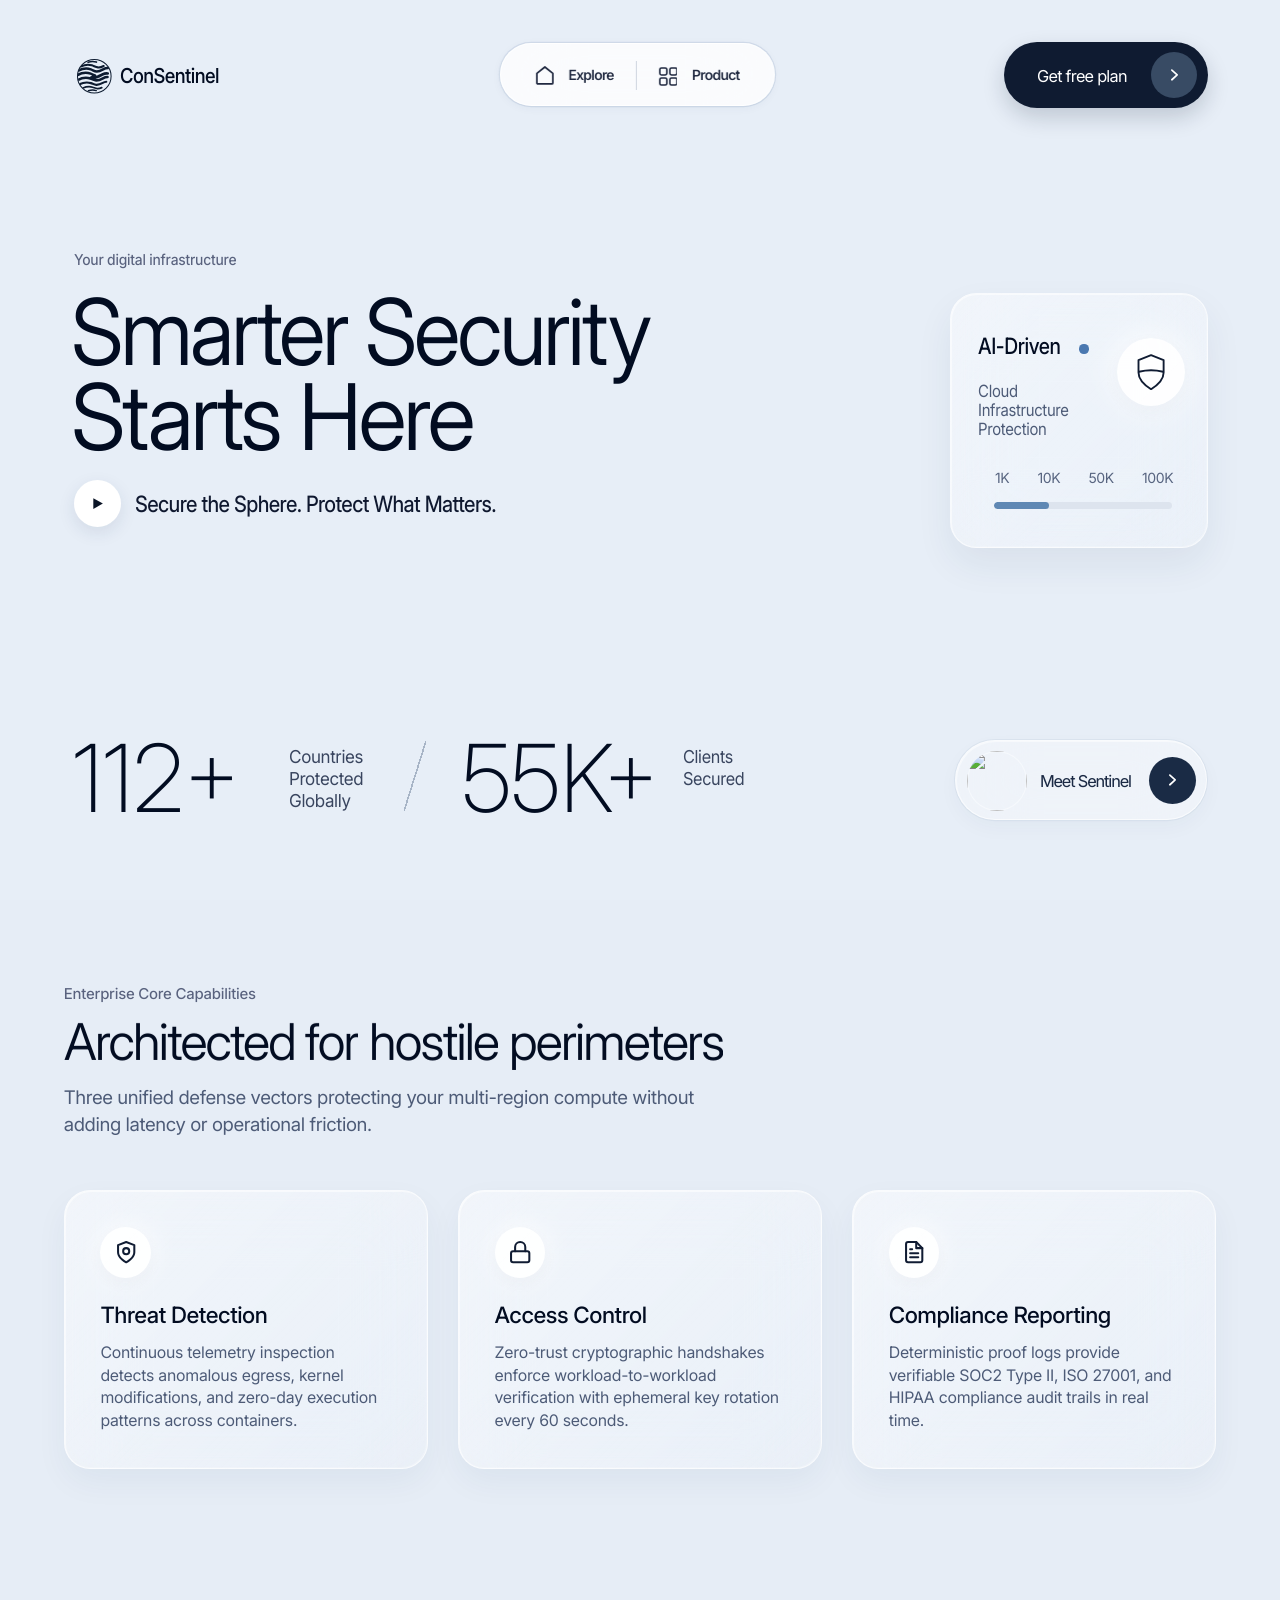
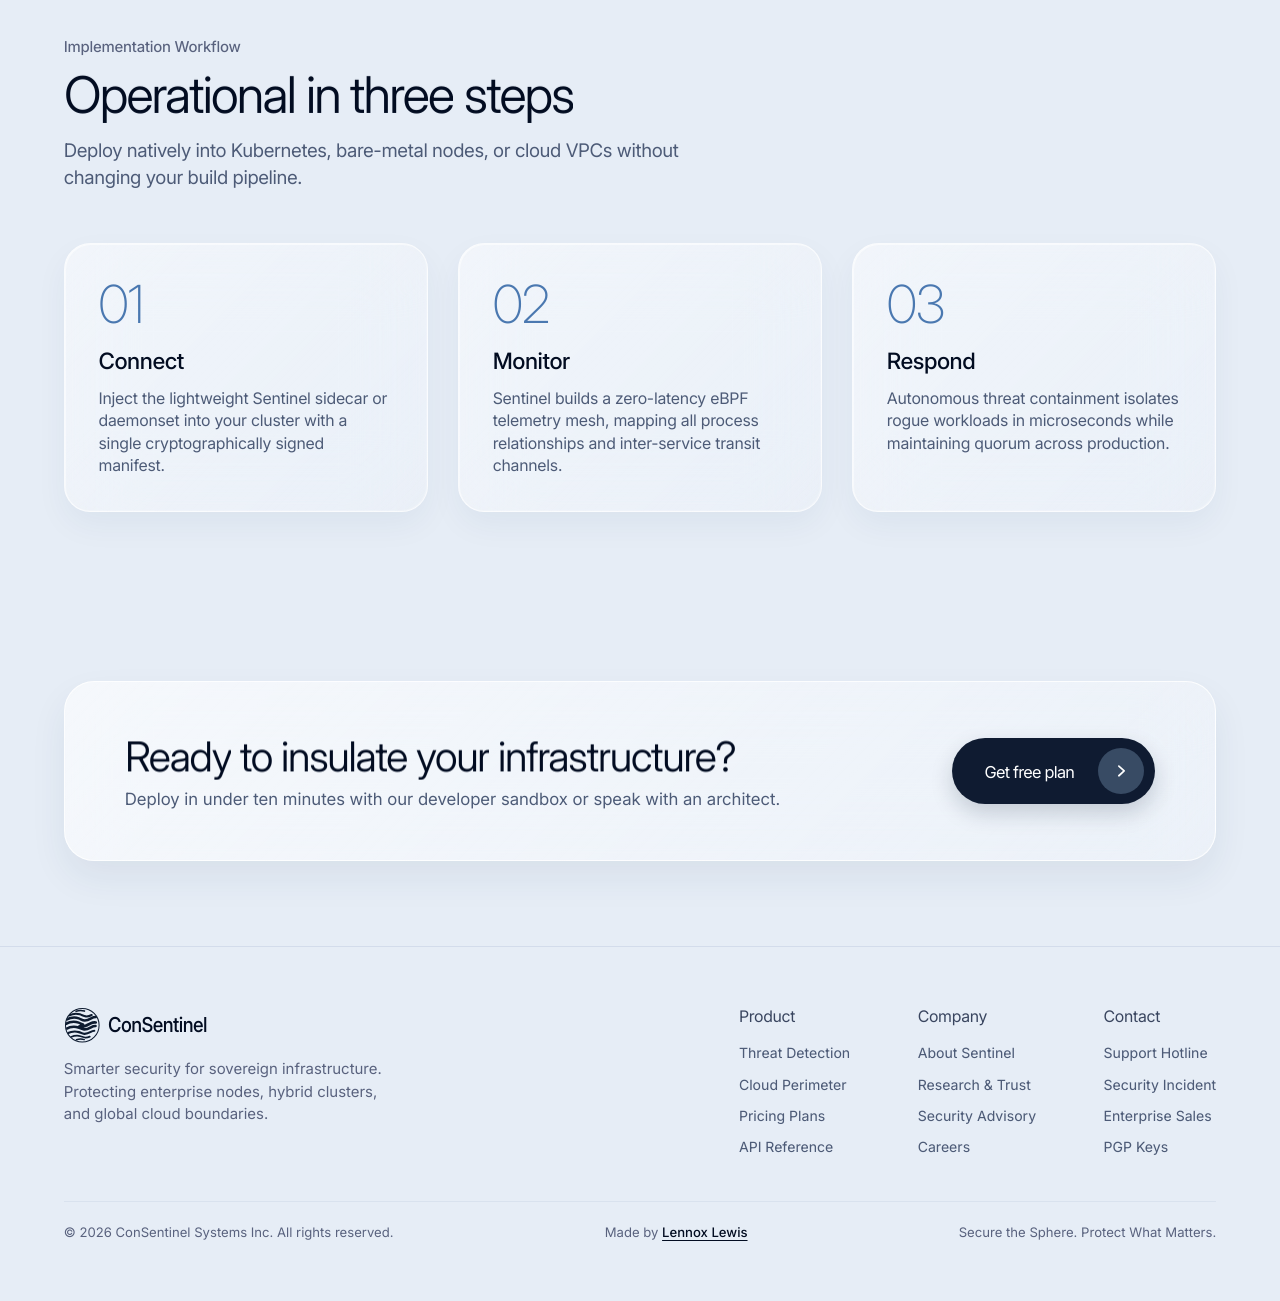
==== index.html @ 49adf563 "Consitel security" ====
<!DOCTYPE html>
<html lang="en">
<head>
  <meta charset="UTF-8">
  <meta name="viewport" content="width=device-width,initial-scale=1,viewport-fit=cover">
  <meta name="theme-color" content="#E6EDF6">
  <title>ConSentinel — Smarter Security Starts Here</title>
  <link rel="preconnect" href="https://fonts.googleapis.com">
  <link rel="preconnect" href="https://fonts.gstatic.com" crossorigin>
  <link href="https://fonts.googleapis.com/css2?family=Inter:wght@100..900&display=block" rel="stylesheet">
  <link rel="icon" type="image/svg+xml" href="assets/favicon.svg">
  <link rel="stylesheet" href="assets/style.css">
  <script>
  (function(){var d=document.documentElement;
    if(!('animate' in Element.prototype))return;
    if(window.matchMedia&&matchMedia('(prefers-reduced-motion: reduce)').matches)return;
    d.classList.add('pre');
    setTimeout(function(){d.classList.remove('pre')},4000);
  })();
  </script>
</head>
<body>
  <!-- HERO SECTION -->
  <section class="hero-stage">
    <div class="card">
      <video class="bg" autoplay muted loop playsinline preload="auto" disablepictureinpicture
             aria-hidden="true"
             poster="https://d8j0ntlcm91z4.cloudfront.net/user_38xzZboKViGWJOttwIXH07lWA1P/hf_20260912_105822_bf7c2d53-9957-4521-bbbf-7c1ab7a70130.png"
             src="https://d8j0ntlcm91z4.cloudfront.net/user_38xzZboKViGWJOttwIXH07lWA1P/hf_20260912_105953_21ad8049-9088-4a00-bad3-aee6b5575a2b.mp4"></video>
      <div class="tint"></div>
      <div class="stack">
        <div class="row">
          <a class="brand l t" style="--x:68;--y:47" href="index.html">
            <svg class="mark" viewBox="0 0 40 40" fill="none" aria-hidden="true">
              <defs><clipPath id="gclip"><circle cx="20" cy="20" r="18.2"/></clipPath></defs>
              <circle cx="20" cy="20" r="18.4" stroke="#0d1b30" stroke-width="1.1"/>
              <g clip-path="url(#gclip)" stroke="#0d1b30" fill="none" stroke-linecap="round" stroke-linejoin="round">
                <path d="M13.2 4.6c3-.9 6.2-1 9.2-.1" stroke-width="1.7"/>
                <path d="M5.6 9.2c3.8-1.9 8-2.4 11.7-1.2 2.5.8 4.3 2.1 6.6 2.3 2 .2 4.2-.4 6.4-1.5" stroke-width="2.3"/>
                <path d="M2.6 13.9c4.4-2.4 9.4-3 13.6-1.5 2.4.9 4.1 2.3 6.4 2.4 2.3.1 4.7-1 7.1-2.4 1.6-.9 3.4-1.4 5.3-1.4" stroke-width="2.7"/>
                <path d="M1.6 18.7c4.8-2.7 10.1-3.2 14.4-1.6 1.8.7 3.2 1.6 4.7 2.1-1.7 1.3-3.4 2.2-5.1 2.6 2.9.5 5.9-.1 8.8-1.5 1.5-.7 2.9-1.6 4.4-2.3 1.9-.9 3.9-1.3 5.9-1.1" stroke-width="2.9"/>
                <path d="M1.9 24.1c4.5-2.4 9.6-3 13.9-1.6 2.3.7 4 1.9 6.2 2 2.4.1 5-.9 7.5-2.3 1.6-.9 3.3-1.4 5-1.4" stroke-width="2.8"/>
                <path d="M3.7 28.8c4.1-2 8.7-2.5 12.6-1.3 2.2.7 3.8 1.8 5.9 1.8 2.3.1 4.8-.8 7.1-2.1 1.2-.7 2.5-1.1 3.8-1.2" stroke-width="2.4"/>
                <path d="M7.6 32.9c3.5-1.5 7.4-1.9 10.6-.9 1.9.6 3.3 1.4 5 1.5 1.6.1 3.3-.3 5-1.1" stroke-width="1.9"/>
                <path d="M13.6 35.8c2.8-.9 5.8-1 8.6-.2" stroke-width="1.5"/>
              </g>
            </svg>
            <b class="sx" style="--sx:0.894">ConSentinel</b>
          </a>

          <button class="burger" type="button" aria-label="Open menu" aria-expanded="false" aria-controls="site-menu"><i></i><i></i></button>

          <div class="menu" id="site-menu">
            <nav class="nav">
              <a class="n-home" href="index.html" aria-label="Home">
                <svg viewBox="0 0 20 21" fill="none" aria-hidden="true">
                  <path d="M2 8.4 10 2l8 6.4V18a1 1 0 0 1-1 1H3a1 1 0 0 1-1-1z" stroke="#202940" stroke-width="1.7" stroke-linejoin="round"/>
                </svg>
              </a>
              <a class="n-explore" href="features.html"><span>Explore</span></a>
              <hr class="n-div">
              <a class="n-grid" href="pricing.html" aria-label="Pricing">
                <svg viewBox="0 0 20 20" fill="none" aria-hidden="true">
                  <rect x="1" y="1" width="7.4" height="7.4" rx="1.7" stroke="#202940" stroke-width="1.7"/>
                  <rect x="11.6" y="1" width="7.4" height="7.4" rx="1.7" stroke="#202940" stroke-width="1.7"/>
                  <rect x="1" y="11.6" width="7.4" height="7.4" rx="1.7" stroke="#202940" stroke-width="1.7"/>
                  <rect x="11.6" y="11.6" width="7.4" height="7.4" rx="1.7" stroke="#202940" stroke-width="1.7"/>
                </svg>
              </a>
              <a class="n-product" href="pricing.html"><span>Product</span></a>
            </nav>
            <a class="cta l t r" style="--x:58;--y:30" href="pricing.html">
              <span>Get free plan</span>
              <span class="knob">
                <svg viewBox="0 0 18 18" fill="none" aria-hidden="true">
                  <path d="m6.6 3.6 6 5.4-6 5.4" stroke="#fff" stroke-width="1.9" stroke-linecap="round" stroke-linejoin="round"/>
                </svg>
              </span>
            </a>
          </div>
        </div>

        <div class="hero-blk">
          <p class="eyebrow l c sx" style="--x:65.7;--y:-209.2;--sx:0.9293">Your digital infrastructure</p>
          <h1 class="l c" style="--x:62.6;--y:-167.3">
            <span class="sx" style="--sx:0.9431">Smarter Security</span><br>
            <span class="sx" style="--sx:0.9792">Starts Here</span>
          </h1>
          <div class="tagrow">
            <span class="play l c" style="--x:66;--y:34">
              <svg viewBox="0 0 13 14" fill="none" aria-hidden="true">
                <path d="M1.4 1.3 11.6 7 1.4 12.7z" fill="#0b1526"/>
              </svg>
            </span>
            <span class="tag l c sx" style="--x:131;--y:48.7;--sx:0.8973">Secure the Sphere. Protect What Matters.</span>
          </div>
          <aside class="panel l c r" style="--x:58;--y:-165">
            <span class="p-title sx" style="--sx:0.8707">AI-Driven</span>
            <span class="dot"></span>
            <span class="shield">
              <svg viewBox="0 0 30 39" fill="none" aria-hidden="true">
                <path d="M15 1.2 1.6 6.6v13.1c0 6.6 5.1 12.6 13.4 17.9 8.3-5.3 13.4-11.3 13.4-17.9V6.6z" stroke="#101c33" stroke-width="2" stroke-linejoin="round"/>
                <path d="M2.1 18.9c4.6-1.1 8.9-1.6 12.9-1.6s8.3.5 12.9 1.6" stroke="#101c33" stroke-width="2" stroke-linecap="round"/>
              </svg>
            </span>
            <p class="p-sub sx" style="--sx:0.8899">Cloud<br>Infrastructure<br>Protection</p>
            <div class="scale">
              <span>1K</span>
              <span>10K</span>
              <span>50K</span>
              <span>100K</span>
            </div>
            <div class="track">
              <i></i>
            </div>
          </aside>
        </div>

        <div class="row">
          <div class="stats">
            <div class="stat">
              <span class="num l b sx" style="--x:64;--y:60.4;--sx:1">112+</span>
              <span class="lbl l b sx" style="--x:295;--y:73.2;--sx:0.9634">Countries<br>Protected<br>Globally</span>
            </div>
            <span class="slash l b" style="--x:418;--y:76"></span>
            <div class="stat">
              <span class="num l b sx" style="--x:480;--y:60.4;--sx:0.9858">55K+</span>
              <span class="lbl l b sx" style="--x:716;--y:96.7;--sx:0.9209">Clients<br>Secured</span>
            </div>
          </div>

          <a class="meet l b r" style="--x:59;--y:66" href="about.html">
            <span class="thumb">
              <img alt="" style="object-position:60% 50%" src="https://d8j0ntlcm91z4.cloudfront.net/user_38xzZboKViGWJOttwIXH07lWA1P/hf_20260912_105822_bf7c2d53-9957-4521-bbbf-7c1ab7a70130.png">
            </span>
            <b>Meet Sentinel</b>
            <span class="knob">
              <svg viewBox="0 0 18 18" fill="none" aria-hidden="true">
                <path d="m6.6 3.6 6 5.4-6 5.4" stroke="#fff" stroke-width="1.9" stroke-linecap="round" stroke-linejoin="round"/>
              </svg>
            </span>
          </a>
        </div>
      </div>
    </div>
  </section>

  <!-- BELOW THE FOLD CONTENT -->
  <main>
    <!-- 1. FEATURES STRIP -->
    <section class="sec">
      <div class="sec-head">
        <p class="sec-eyebrow">Enterprise Core Capabilities</p>
        <h2 class="sec-title">Architected for hostile perimeters</h2>
        <p class="sec-sub">Three unified defense vectors protecting your multi-region compute without adding latency or operational friction.</p>
      </div>
      <div class="strip-grid">
        <div class="glass-card">
          <div class="card-icon">
            <svg viewBox="0 0 24 24" fill="none" stroke="#101c33" stroke-width="2" stroke-linecap="round" stroke-linejoin="round">
              <path d="M12 22s8-4 8-10V5l-8-3-8 3v7c0 6 8 10 8 10z"/>
              <circle cx="12" cy="11" r="3"/>
            </svg>
          </div>
          <h3 class="card-title">Threat Detection</h3>
          <p class="card-desc">Continuous telemetry inspection detects anomalous egress, kernel modifications, and zero-day execution patterns across containers.</p>
        </div>

        <div class="glass-card">
          <div class="card-icon">
            <svg viewBox="0 0 24 24" fill="none" stroke="#101c33" stroke-width="2" stroke-linecap="round" stroke-linejoin="round">
              <rect x="3" y="11" width="18" height="11" rx="2" ry="2"/>
              <path d="M7 11V7a5 5 0 0 1 10 0v4"/>
            </svg>
          </div>
          <h3 class="card-title">Access Control</h3>
          <p class="card-desc">Zero-trust cryptographic handshakes enforce workload-to-workload verification with ephemeral key rotation every 60 seconds.</p>
        </div>

        <div class="glass-card">
          <div class="card-icon">
            <svg viewBox="0 0 24 24" fill="none" stroke="#101c33" stroke-width="2" stroke-linecap="round" stroke-linejoin="round">
              <path d="M14 2H6a2 2 0 0 0-2 2v16a2 2 0 0 0 2 2h12a2 2 0 0 0 2-2V8z"/>
              <polyline points="14 2 14 8 20 8"/>
              <line x1="16" y1="13" x2="8" y2="13"/>
              <line x1="16" y1="17" x2="8" y2="17"/>
              <polyline points="10 9 9 9 8 9"/>
            </svg>
          </div>
          <h3 class="card-title">Compliance Reporting</h3>
          <p class="card-desc">Deterministic proof logs provide verifiable SOC2 Type II, ISO 27001, and HIPAA compliance audit trails in real time.</p>
        </div>
      </div>
    </section>

    <!-- 2. HOW IT WORKS -->
    <section class="sec">
      <div class="sec-head">
        <p class="sec-eyebrow">Implementation Workflow</p>
        <h2 class="sec-title">Operational in three steps</h2>
        <p class="sec-sub">Deploy natively into Kubernetes, bare-metal nodes, or cloud VPCs without changing your build pipeline.</p>
      </div>
      <div class="strip-grid">
        <div class="glass-card step-card">
          <div class="step-num">01</div>
          <h3 class="card-title">Connect</h3>
          <p class="card-desc">Inject the lightweight Sentinel sidecar or daemonset into your cluster with a single cryptographically signed manifest.</p>
        </div>

        <div class="glass-card step-card">
          <div class="step-num">02</div>
          <h3 class="card-title">Monitor</h3>
          <p class="card-desc">Sentinel builds a zero-latency eBPF telemetry mesh, mapping all process relationships and inter-service transit channels.</p>
        </div>

        <div class="glass-card step-card">
          <div class="step-num">03</div>
          <h3 class="card-title">Respond</h3>
          <p class="card-desc">Autonomous threat containment isolates rogue workloads in microseconds while maintaining quorum across production.</p>
        </div>
      </div>
    </section>

    <!-- 3. CTA BANNER -->
    <section class="sec">
      <div class="cta-banner">
        <div>
          <h2 class="cta-banner-title">Ready to insulate your infrastructure?</h2>
          <p class="cta-banner-sub">Deploy in under ten minutes with our developer sandbox or speak with an architect.</p>
        </div>
        <a class="cta" href="pricing.html">
          <span>Get free plan</span>
          <span class="knob">
            <svg viewBox="0 0 18 18" fill="none" aria-hidden="true">
              <path d="m6.6 3.6 6 5.4-6 5.4" stroke="#fff" stroke-width="1.9" stroke-linecap="round" stroke-linejoin="round"/>
            </svg>
          </span>
        </a>
      </div>
    </section>
  </main>

  <!-- 4. FOOTER -->
  <footer class="foot">
    <div class="foot-main">
      <div class="foot-brand-col">
        <a class="brand" href="index.html">
          <svg class="mark" viewBox="0 0 40 40" fill="none" aria-hidden="true">
            <defs><clipPath id="fgclip"><circle cx="20" cy="20" r="18.2"/></clipPath></defs>
            <circle cx="20" cy="20" r="18.4" stroke="#0d1b30" stroke-width="1.1"/>
            <g clip-path="url(#fgclip)" stroke="#0d1b30" fill="none" stroke-linecap="round" stroke-linejoin="round">
              <path d="M13.2 4.6c3-.9 6.2-1 9.2-.1" stroke-width="1.7"/>
              <path d="M5.6 9.2c3.8-1.9 8-2.4 11.7-1.2 2.5.8 4.3 2.1 6.6 2.3 2 .2 4.2-.4 6.4-1.5" stroke-width="2.3"/>
              <path d="M2.6 13.9c4.4-2.4 9.4-3 13.6-1.5 2.4.9 4.1 2.3 6.4 2.4 2.3.1 4.7-1 7.1-2.4 1.6-.9 3.4-1.4 5.3-1.4" stroke-width="2.7"/>
              <path d="M1.6 18.7c4.8-2.7 10.1-3.2 14.4-1.6 1.8.7 3.2 1.6 4.7 2.1-1.7 1.3-3.4 2.2-5.1 2.6 2.9.5 5.9-.1 8.8-1.5 1.5-.7 2.9-1.6 4.4-2.3 1.9-.9 3.9-1.3 5.9-1.1" stroke-width="2.9"/>
              <path d="M1.9 24.1c4.5-2.4 9.6-3 13.9-1.6 2.3.7 4 1.9 6.2 2 2.4.1 5-.9 7.5-2.3 1.6-.9 3.3-1.4 5-1.4" stroke-width="2.8"/>
              <path d="M3.7 28.8c4.1-2 8.7-2.5 12.6-1.3 2.2.7 3.8 1.8 5.9 1.8 2.3.1 4.8-.8 7.1-2.1 1.2-.7 2.5-1.1 3.8-1.2" stroke-width="2.4"/>
              <path d="M7.6 32.9c3.5-1.5 7.4-1.9 10.6-.9 1.9.6 3.3 1.4 5 1.5 1.6.1 3.3-.3 5-1.1" stroke-width="1.9"/>
              <path d="M13.6 35.8c2.8-.9 5.8-1 8.6-.2" stroke-width="1.5"/>
            </g>
          </svg>
          <b class="sx" style="--sx:0.894">ConSentinel</b>
        </a>
        <p class="foot-desc">Smarter security for sovereign infrastructure. Protecting enterprise nodes, hybrid clusters, and global cloud boundaries.</p>
      </div>

      <div class="foot-cols">
        <div class="foot-col">
          <h4>Product</h4>
          <ul>
            <li><a href="features.html">Threat Detection</a></li>
            <li><a href="features.html">Cloud Perimeter</a></li>
            <li><a href="pricing.html">Pricing Plans</a></li>
            <li><a href="features.html">API Reference</a></li>
          </ul>
        </div>
        <div class="foot-col">
          <h4>Company</h4>
          <ul>
            <li><a href="about.html">About Sentinel</a></li>
            <li><a href="about.html">Research & Trust</a></li>
            <li><a href="about.html">Security Advisory</a></li>
            <li><a href="contact.html">Careers</a></li>
          </ul>
        </div>
        <div class="foot-col">
          <h4>Contact</h4>
          <ul>
            <li><a href="contact.html">Support Hotline</a></li>
            <li><a href="contact.html">Security Incident</a></li>
            <li><a href="contact.html">Enterprise Sales</a></li>
            <li><a href="contact.html">PGP Keys</a></li>
          </ul>
        </div>
      </div>
    </div>

    <div class="foot-bottom">
      <span>© 2026 ConSentinel Systems Inc. All rights reserved.</span>
      <span>Made by <a href="https://lennoxlewis.co.ke" target="_blank" rel="noopener noreferrer">Lennox Lewis</a></span>
      <span>Secure the Sphere. Protect What Matters.</span>
    </div>
  </footer>

  <script src="assets/site.js" defer></script>
  <script>
  document.addEventListener('DOMContentLoaded', () => {
    if (!window.ConSentinel) return;
    window.ConSentinel.startTimeline(({ animate, rise, lift, settle, EXPO }) => {
      const h1Sxs = document.querySelectorAll('h1 .sx');
      const nums = document.querySelectorAll('.num');
      const lbls = document.querySelectorAll('.lbl');

      lift('.brand', 60, '.55em', 600);
      settle('.nav', 150, 700, .99, '.5em');
      settle('.cta', 200, 700, .985, '.5em');
      settle('.burger', 150, 700, .9, '.4em');
      lift('.eyebrow', 300, '.8em', 520);
      if (h1Sxs[0]) rise(h1Sxs[0], 380, 980);
      if (h1Sxs[1]) rise(h1Sxs[1], 470, 980);
      settle('.play', 720, 640, .88, '.3em');
      lift('.tag', 770, '.7em', 560);
      settle('.panel', 800, 880, .982, '1.4em');
      animate('.shield', [{ scale: .86 }, { scale: 1 }], 700, 1020, EXPO);
      animate('.dot', [{ scale: 0 }, { scale: 1 }], 520, 1080, EXPO);
      animate('.track i', [{ scale: '0 1' }, { scale: '1 1' }], 820, 1120, EXPO);
      if (nums[0]) rise(nums[0], 920, 860);
      if (nums[1]) rise(nums[1], 990, 860);
      if (lbls[0]) lift(lbls[0], 1030, '.6em', 520);
      if (lbls[1]) lift(lbls[1], 1075, '.6em', 520);
      animate('.slash', [{ scale: '1 0' }, { scale: '1 1' }], 700, 1010, EXPO);
      settle('.meet', 1140, 820, .985, '1.2em');
    });
  });
  </script>
</body>
</html>
---- assets/style.css ----
:root {
  --u: min(100vw / 1280, 100vh / 960);
  --ink: #020C21;
  --ink-soft: #0F182F;
  --muted: #59627E;
  --muted2: #4D5B77;
  --frame: #E6EDF6;
  --cta: #0F1B31;
  --cta-knob: #384B64;
  --meet-knob: #1A2B45;
  --accent: #4A78B0;
  --track: #DDE4EE;
}
@supports (height: 100dvh) {
  :root {
    --u: min(100vw / 1280, 100dvh / 960);
  }
}

*, *::before, *::after {
  box-sizing: border-box;
  margin: 0;
  padding: 0;
}
html, body {
  min-height: 100%;
}
body {
  background: var(--frame);
  overflow-x: hidden;
  color: var(--ink);
  font-family: Inter, "Helvetica Neue", Helvetica, Arial, sans-serif;
  font-synthesis: none;
  -webkit-font-smoothing: antialiased;
  text-rendering: geometricPrecision;
}

/* ==========================================================================
   2. ABSOLUTE-POSITION HELPER SYSTEM
   ========================================================================== */
.stack, .row, .hero-blk, .tagrow, .stats, .stat {
  display: contents;
}
.l {
  position: absolute;
  z-index: 2;
}
.t {
  left: calc((var(--x) + 13) * var(--u));
  top: calc((var(--y) + 15) * var(--u));
}
.c {
  left: calc((var(--x) + 13) * var(--u));
  top: calc(50% + (var(--y) - 2) * var(--u));
}
.b {
  left: calc((var(--x) + 13) * var(--u));
  bottom: calc((var(--y) + 19) * var(--u));
}
.r {
  left: auto;
  right: calc((var(--x) + 19) * var(--u));
}
.sx {
  display: inline-block;
  transform-origin: left top;
  transform: scaleX(var(--sx, 1));
}

/* Word-split reveal helpers */
.w {
  overflow: hidden;
  display: inline-block;
  vertical-align: bottom;
}
.wi {
  display: inline-block;
  will-change: transform, clip-path;
}

/* ==========================================================================
   3. HERO STRUCTURE & BACKGROUND
   ========================================================================== */
.hero-stage {
  position: relative;
  width: 100vw;
  height: 100vh;
  height: 100dvh;
  overflow: hidden;
  isolation: isolate;
  background: var(--frame);
}
.card {
  position: absolute;
  inset: 0;
  isolation: isolate;
}
.bg {
  position: absolute;
  left: -2px;
  top: -2px;
  width: calc(100vw + 4px);
  height: calc(100vh + 4px);
  object-fit: cover;
  object-position: 50% 50%;
  z-index: 0;
  filter: brightness(1.006) saturate(.965);
  transform: scale(1.002);
}
@supports (height: 100dvh) {
  .bg {
    height: calc(100dvh + 4px);
  }
}
.tint {
  position: absolute;
  inset: 0;
  background: rgba(255, 249, 240, .05);
  z-index: 1;
  pointer-events: none;
}

/* ==========================================================================
   4. BRAND & SITE HEADER
   ========================================================================== */
.brand {
  display: flex;
  align-items: center;
  text-decoration: none;
  color: inherit;
  height: calc(39 * var(--u));
}
.mark {
  width: calc(39 * var(--u));
  height: calc(39 * var(--u));
  display: block;
  flex: none;
}
.brand b {
  font-size: calc(22 * var(--u));
  font-weight: 520;
  letter-spacing: -0.03em;
  line-height: 1;
  margin-left: calc(7.7 * var(--u));
}

.site-header {
  position: relative;
  width: 100%;
  height: calc(125 * var(--u));
  z-index: 10;
}
.site-header .header-inner {
  position: relative;
  width: 100%;
  height: 100%;
}

/* ==========================================================================
   5. NAVIGATION PILL
   ========================================================================== */
.nav {
  position: absolute;
  left: 50%;
  transform: translateX(calc(-50% - 3 * var(--u)));
  top: calc((31 + 15) * var(--u));
  width: calc(293 * var(--u));
  height: calc(67 * var(--u));
  border-radius: 999px;
  background: rgba(255, 255, 255, 0.78);
  border: calc(1 * var(--u)) solid rgba(255, 255, 255, .85);
  -webkit-backdrop-filter: blur(calc(40 * var(--u)));
  backdrop-filter: blur(calc(40 * var(--u)));
  box-shadow: 0 0 0 calc(1.3 * var(--u)) rgba(120, 145, 180, 0.2),
              0 calc(2 * var(--u)) calc(10 * var(--u)) rgba(28, 52, 92, .05);
  z-index: 2;
}
.nav > * {
  position: absolute;
}
.nav a {
  text-decoration: none;
  color: inherit;
  display: flex;
  align-items: center;
}
.nav span {
  font-size: calc(15 * var(--u));
  font-weight: 570;
  letter-spacing: -0.0561em;
  line-height: 1;
  color: #202940;
  white-space: nowrap;
}
.nav i {
  display: block;
}
.nav i svg {
  width: 100%;
  height: 100%;
  display: block;
}
.n-home {
  left: calc(36 * var(--u));
  top: calc(22 * var(--u));
  width: calc(21.3 * var(--u));
  height: calc(22.4 * var(--u));
}
.n-explore {
  left: calc(72 * var(--u));
  top: calc(26 * var(--u));
}
.n-div {
  left: calc(144 * var(--u));
  top: calc(18 * var(--u));
  width: calc(1.5 * var(--u));
  height: calc(31 * var(--u));
  background: #CED5E0;
  border: 0;
}
.n-grid {
  left: calc(168 * var(--u));
  top: calc(24 * var(--u));
  width: calc(20.2 * var(--u));
  height: calc(20.2 * var(--u));
}
.n-product {
  left: calc(203.8 * var(--u));
  top: calc(26 * var(--u));
}

/* ==========================================================================
   6. PRIMARY CTA & KNOB
   ========================================================================== */
.cta {
  width: calc(217 * var(--u));
  height: calc(70 * var(--u));
  border-radius: 999px;
  background: var(--cta);
  text-decoration: none;
  display: block;
  box-shadow: 0 calc(10 * var(--u)) calc(24 * var(--u)) rgba(11, 26, 50, .18);
  position: relative;
}
.cta.l {
  position: absolute;
}
.cta span {
  position: absolute;
  left: calc(34.8 * var(--u));
  top: calc(27.55 * var(--u));
  font-size: calc(17.5 * var(--u));
  font-weight: 400;
  letter-spacing: -0.0442em;
  line-height: 1;
  color: #fff;
  white-space: nowrap;
}
.knob {
  position: absolute;
  border-radius: 50%;
  background: var(--cta-knob);
  display: flex;
  align-items: center;
  justify-content: center;
}
.cta .knob {
  left: calc(156 * var(--u));
  top: calc(10.5 * var(--u));
  width: calc(49 * var(--u));
  height: calc(49 * var(--u));
}
.knob svg {
  width: calc(17 * var(--u));
  height: calc(17 * var(--u));
  display: block;
}

/* ==========================================================================
   7. HERO TYPE & ELEMENTS
   ========================================================================== */
.eyebrow {
  font-size: calc(16 * var(--u));
  font-weight: 470;
  letter-spacing: -0.015em;
  line-height: 1;
  color: var(--muted);
  white-space: nowrap;
}
h1 {
  font-size: calc(98 * var(--u));
  font-weight: 360;
  letter-spacing: -0.035em;
  line-height: calc(90 * var(--u));
  color: var(--ink);
  white-space: nowrap;
}
.play {
  width: calc(50.5 * var(--u));
  height: calc(50.5 * var(--u));
  border-radius: 50%;
  background: #fff;
  display: flex;
  align-items: center;
  justify-content: center;
  box-shadow: 0 calc(6 * var(--u)) calc(18 * var(--u)) rgba(28, 52, 92, .10);
}
.play svg {
  width: calc(13 * var(--u));
  height: calc(14 * var(--u));
  display: block;
}
.tag {
  font-size: calc(24 * var(--u));
  font-weight: 470;
  letter-spacing: -0.03em;
  line-height: 1;
  color: var(--ink-soft);
  white-space: nowrap;
}

/* ==========================================================================
   8. GLASS PANEL
   ========================================================================== */
.panel {
  width: calc(275 * var(--u));
  height: calc(271 * var(--u));
  border-radius: calc(28 * var(--u));
  background: linear-gradient(135deg, rgba(255, 255, 255, 0.44), rgba(255, 255, 255, 0.16));
  border: calc(1 * var(--u)) solid rgba(255, 255, 255, .60);
  -webkit-backdrop-filter: blur(calc(40 * var(--u))) saturate(112%);
  backdrop-filter: blur(calc(40 * var(--u))) saturate(112%);
  box-shadow: inset calc(1 * var(--u)) calc(1 * var(--u)) 0 rgba(255, 255, 255, .55),
              inset calc(-1 * var(--u)) calc(-1 * var(--u)) 0 rgba(255, 255, 255, .18),
              0 calc(18 * var(--u)) calc(40 * var(--u)) rgba(28, 52, 92, .07);
}
.panel > * {
  position: absolute;
}
.p-title {
  left: calc(29 * var(--u));
  top: calc(44.7 * var(--u));
  font-size: calc(24 * var(--u));
  font-weight: 500;
  letter-spacing: -0.02em;
  line-height: 1;
  color: var(--ink);
  white-space: nowrap;
}
.dot {
  left: calc(137 * var(--u));
  top: calc(53 * var(--u));
  width: calc(10 * var(--u));
  height: calc(10 * var(--u));
  border-radius: 50%;
  background: var(--accent);
}
.shield {
  left: calc(177 * var(--u));
  top: calc(46 * var(--u));
  width: calc(73 * var(--u));
  height: calc(73 * var(--u));
  border-radius: 50%;
  background: rgba(255, 255, 255, .92);
  display: flex;
  align-items: center;
  justify-content: center;
  box-shadow: 0 0 calc(26 * var(--u)) calc(10 * var(--u)) rgba(255, 255, 255, .5),
              0 calc(6 * var(--u)) calc(16 * var(--u)) rgba(28, 52, 92, .06);
}
.shield svg {
  width: calc(30 * var(--u));
  height: calc(39 * var(--u));
  display: block;
}
.p-sub {
  left: calc(29 * var(--u));
  top: calc(94.35 * var(--u));
  font-size: calc(18 * var(--u));
  font-weight: 400;
  letter-spacing: -0.02em;
  line-height: calc(20.4 * var(--u));
  color: var(--muted2);
}
.scale {
  left: calc(47 * var(--u));
  top: calc(189 * var(--u));
  width: calc(190 * var(--u));
  display: flex;
  justify-content: space-between;
  font-size: calc(15 * var(--u));
  font-weight: 400;
  letter-spacing: -0.03em;
  line-height: 1;
  color: #586580;
}
.track {
  left: calc(46 * var(--u));
  top: calc(221 * var(--u));
  width: calc(190 * var(--u));
  height: calc(8 * var(--u));
  border-radius: 999px;
  background: #DDE4EE;
  overflow: hidden;
}
.track i {
  display: block;
  width: calc(59 * var(--u));
  height: 100%;
  border-radius: 999px;
  background: #5F88B4;
}

/* ==========================================================================
   9. STATS ROW
   ========================================================================= */
.num {
  font-size: calc(100 * var(--u));
  font-weight: 200;
  letter-spacing: 0em;
  line-height: 1;
  color: var(--ink);
  white-space: nowrap;
}
.lbl {
  font-size: calc(19 * var(--u));
  font-weight: 400;
  letter-spacing: -0.02em;
  line-height: calc(23.5 * var(--u));
  color: #39455F;
}
.slash {
  width: calc(23 * var(--u));
  height: calc(75 * var(--u));
  background: linear-gradient(to top left,
    transparent calc(50% - .85 * var(--u)),
    #A7B4C6 calc(50% - .85 * var(--u)),
    #A7B4C6 calc(50% + .85 * var(--u)),
    transparent calc(50% + .85 * var(--u))
  );
}

/* ==========================================================================
   10. MEET SENTINEL PILL
   ========================================================================== */
.meet {
  width: calc(269 * var(--u));
  height: calc(86 * var(--u));
  border-radius: 999px;
  display: block;
  text-decoration: none;
  background: rgba(255, 255, 255, 0.325);
  border: calc(1 * var(--u)) solid rgba(255, 255, 255, .62);
  -webkit-backdrop-filter: blur(calc(40 * var(--u)));
  backdrop-filter: blur(calc(40 * var(--u)));
  box-shadow: 0 0 0 calc(1.2 * var(--u)) rgba(120, 145, 180, 0.1),
              inset calc(1 * var(--u)) calc(1 * var(--u)) 0 rgba(255, 255, 255, .5),
              0 calc(8 * var(--u)) calc(22 * var(--u)) rgba(28, 52, 92, .035);
}
.meet > * {
  position: absolute;
}
.thumb {
  left: calc(12 * var(--u));
  top: calc(11 * var(--u));
  width: calc(64 * var(--u));
  height: calc(64 * var(--u));
  border-radius: 50%;
  overflow: hidden;
  box-shadow: inset 0 0 0 calc(1 * var(--u)) rgba(255, 255, 255, .45);
}
.thumb img {
  width: 100%;
  height: 100%;
  object-fit: cover;
  display: block;
}
.meet b {
  left: calc(89.8 * var(--u));
  top: calc(34.55 * var(--u));
  font-size: calc(17.5 * var(--u));
  font-weight: 425;
  letter-spacing: -0.0681em;
  line-height: 1;
  color: #1B2A44;
  white-space: nowrap;
}
.meet .knob {
  left: calc(206 * var(--u));
  top: calc(17 * var(--u));
  width: calc(50 * var(--u));
  height: calc(50 * var(--u));
  background: var(--meet-knob);
}

/* ==========================================================================
   11. BURGER & MENU BASE
   ========================================================================== */
.burger {
  display: none;
  align-items: center;
  justify-content: center;
  flex-direction: column;
  gap: calc(6 * var(--u));
  width: calc(56 * var(--u));
  height: calc(56 * var(--u));
  border-radius: 999px;
  padding: 0;
  cursor: pointer;
  background: rgba(255, 255, 255, 0.78);
  border: calc(1 * var(--u)) solid rgba(255, 255, 255, .85);
  -webkit-backdrop-filter: blur(calc(40 * var(--u)));
  backdrop-filter: blur(calc(40 * var(--u)));
  box-shadow: 0 0 0 calc(1.3 * var(--u)) rgba(120, 145, 180, 0.2),
              0 calc(2 * var(--u)) calc(10 * var(--u)) rgba(28, 52, 92, .05);
}
.burger i {
  display: block;
  width: calc(20 * var(--u));
  height: calc(1.8 * var(--u));
  border-radius: 999px;
  background: #202940;
  transition: transform .3s cubic-bezier(.2, .7, .3, 1), opacity .3s;
}
.burger[aria-expanded="true"] i:first-child {
  transform: translateY(calc(3.9 * var(--u))) rotate(45deg);
}
.burger[aria-expanded="true"] i:last-child {
  transform: translateY(calc(-3.9 * var(--u))) rotate(-45deg);
}
.burger:focus-visible {
  outline: calc(2 * var(--u)) solid #2f5f9e;
  outline-offset: calc(3 * var(--u));
}
.menu {
  display: contents;
}

@media (prefers-reduced-motion: no-preference) {
  .cta, .meet {
    transition: transform .35s cubic-bezier(.2, .7, .3, 1);
  }
  .cta:hover, .meet:hover {
    transform: translateY(calc(-2 * var(--u)));
  }
}
a:focus-visible, button:focus-visible, input:focus-visible, textarea:focus-visible {
  outline: calc(2 * var(--u)) solid #2f5f9e;
  outline-offset: calc(3 * var(--u));
}

/* ==========================================================================
   12. NEW SHARED COMPONENTS (SUBPAGE SECTIONS, FOOTER, CARDS, FORMS)
   ========================================================================== */
.sec {
  width: 100%;
  padding: calc(90 * var(--u)) calc(68 * var(--u));
  position: relative;
}
.sec-narrow {
  max-width: calc(980 * var(--u));
  margin: 0 auto;
}
.sec-head {
  margin-bottom: calc(56 * var(--u));
}
.sec-head.centered {
  text-align: center;
}
.sec-eyebrow {
  font-size: calc(16 * var(--u));
  font-weight: 470;
  letter-spacing: -0.015em;
  color: var(--muted);
  margin-bottom: calc(12 * var(--u));
}
.sec-title {
  font-size: calc(54 * var(--u));
  font-weight: 360;
  letter-spacing: -0.035em;
  line-height: 1.1;
  color: var(--ink);
}
.sec-sub {
  font-size: calc(20 * var(--u));
  font-weight: 400;
  letter-spacing: -0.02em;
  line-height: calc(28 * var(--u));
  color: var(--muted2);
  margin-top: calc(16 * var(--u));
  max-width: calc(720 * var(--u));
}
.sec-head.centered .sec-sub {
  margin-left: auto;
  margin-right: auto;
}

/* Reusable Glass Panel Card */
.glass-card {
  border-radius: calc(28 * var(--u));
  background: linear-gradient(135deg, rgba(255, 255, 255, 0.48), rgba(255, 255, 255, 0.18));
  border: calc(1 * var(--u)) solid rgba(255, 255, 255, .65);
  -webkit-backdrop-filter: blur(calc(40 * var(--u))) saturate(112%);
  backdrop-filter: blur(calc(40 * var(--u))) saturate(112%);
  box-shadow: inset calc(1 * var(--u)) calc(1 * var(--u)) 0 rgba(255, 255, 255, .55),
              inset calc(-1 * var(--u)) calc(-1 * var(--u)) 0 rgba(255, 255, 255, .18),
              0 calc(14 * var(--u)) calc(34 * var(--u)) rgba(28, 52, 92, .05);
  padding: calc(38 * var(--u));
  position: relative;
  display: flex;
  flex-direction: column;
}
.card-icon {
  width: calc(54 * var(--u));
  height: calc(54 * var(--u));
  border-radius: 50%;
  background: rgba(255, 255, 255, .92);
  display: flex;
  align-items: center;
  justify-content: center;
  margin-bottom: calc(26 * var(--u));
  box-shadow: 0 0 calc(20 * var(--u)) calc(6 * var(--u)) rgba(255, 255, 255, .5),
              0 calc(6 * var(--u)) calc(14 * var(--u)) rgba(28, 52, 92, .06);
}
.card-icon svg {
  width: calc(26 * var(--u));
  height: calc(26 * var(--u));
}
.card-title {
  font-size: calc(24 * var(--u));
  font-weight: 500;
  letter-spacing: -0.02em;
  color: var(--ink);
  margin-bottom: calc(14 * var(--u));
}
.card-desc {
  font-size: calc(17 * var(--u));
  font-weight: 400;
  letter-spacing: -0.015em;
  line-height: calc(24 * var(--u));
  color: var(--muted2);
}

/* Grids */
.strip-grid {
  display: grid;
  grid-template-columns: repeat(3, 1fr);
  gap: calc(32 * var(--u));
  width: 100%;
}
.features-grid {
  display: grid;
  grid-template-columns: repeat(3, 1fr);
  gap: calc(30 * var(--u));
  width: 100%;
}

/* How It Works Steps */
.step-card {
  position: relative;
  padding: calc(36 * var(--u));
}
.step-num {
  font-size: calc(56 * var(--u));
  font-weight: 200;
  letter-spacing: -0.02em;
  line-height: 1;
  color: var(--accent);
  margin-bottom: calc(18 * var(--u));
}

/* CTA Banner */
.cta-banner {
  width: 100%;
  border-radius: calc(32 * var(--u));
  background: linear-gradient(135deg, rgba(255, 255, 255, 0.62), rgba(255, 255, 255, 0.25));
  border: calc(1 * var(--u)) solid rgba(255, 255, 255, .80);
  -webkit-backdrop-filter: blur(calc(40 * var(--u))) saturate(112%);
  backdrop-filter: blur(calc(40 * var(--u))) saturate(112%);
  box-shadow: 0 calc(18 * var(--u)) calc(40 * var(--u)) rgba(28, 52, 92, .07);
  padding: calc(54 * var(--u)) calc(64 * var(--u));
  display: flex;
  align-items: center;
  justify-content: space-between;
  gap: calc(32 * var(--u));
}
.cta-banner-title {
  font-size: calc(44 * var(--u));
  font-weight: 360;
  letter-spacing: -0.03em;
  line-height: 1.15;
  color: var(--ink);
}
.cta-banner-sub {
  font-size: calc(18 * var(--u));
  font-weight: 400;
  color: var(--muted2);
  margin-top: calc(10 * var(--u));
}

/* Pricing Cards */
.pricing-grid {
  display: grid;
  grid-template-columns: repeat(3, 1fr);
  gap: calc(32 * var(--u));
  width: 100%;
  align-items: stretch;
}
.pricing-card {
  padding: calc(44 * var(--u)) calc(38 * var(--u));
  display: flex;
  flex-direction: column;
  justify-content: space-between;
}
.pricing-card.emphasized {
  background: linear-gradient(135deg, rgba(255, 255, 255, 0.72), rgba(255, 255, 255, 0.32));
  border: calc(1.5 * var(--u)) solid rgba(74, 120, 176, .55);
  box-shadow: 0 calc(20 * var(--u)) calc(44 * var(--u)) rgba(28, 52, 92, .10),
              0 0 0 calc(1.5 * var(--u)) rgba(74, 120, 176, .25);
  transform: translateY(calc(-6 * var(--u)));
}
.plan-badge {
  display: inline-block;
  font-size: calc(13 * var(--u));
  font-weight: 570;
  letter-spacing: 0.04em;
  text-transform: uppercase;
  color: var(--accent);
  margin-bottom: calc(12 * var(--u));
}
.plan-price {
  font-size: calc(64 * var(--u));
  font-weight: 200;
  letter-spacing: -0.03em;
  line-height: 1;
  color: var(--ink);
  margin: calc(16 * var(--u)) 0 calc(8 * var(--u));
}
.plan-price span {
  font-size: calc(20 * var(--u));
  font-weight: 400;
  color: var(--muted);
  letter-spacing: 0;
}
.plan-desc {
  font-size: calc(16 * var(--u));
  font-weight: 400;
  line-height: calc(22 * var(--u));
  color: var(--muted2);
  margin-bottom: calc(28 * var(--u));
  min-height: calc(44 * var(--u));
}
.plan-features {
  list-style: none;
  display: flex;
  flex-direction: column;
  gap: calc(14 * var(--u));
  margin-bottom: calc(36 * var(--u));
  flex: 1;
}
.plan-features li {
  font-size: calc(16 * var(--u));
  font-weight: 425;
  color: var(--ink-soft);
  display: flex;
  align-items: center;
  gap: calc(12 * var(--u));
}
.plan-features li svg {
  width: calc(18 * var(--u));
  height: calc(18 * var(--u));
  flex: none;
}
.pricing-card .cta {
  width: 100%;
}
.pricing-card .cta .knob {
  left: auto;
  right: calc(10.5 * var(--u));
}

/* FAQ */
.faq-grid {
  display: grid;
  grid-template-columns: repeat(2, 1fr);
  gap: calc(28 * var(--u));
  width: 100%;
}
.faq-card {
  padding: calc(32 * var(--u));
}
.faq-q {
  font-size: calc(20 * var(--u));
  font-weight: 500;
  letter-spacing: -0.02em;
  color: var(--ink);
  margin-bottom: calc(12 * var(--u));
}
.faq-a {
  font-size: calc(16 * var(--u));
  font-weight: 400;
  line-height: calc(24 * var(--u));
  color: var(--muted2);
}

/* About Narrative */
.about-narrative {
  font-size: calc(24 * var(--u));
  font-weight: 360;
  line-height: calc(38 * var(--u));
  letter-spacing: -0.02em;
  color: var(--ink-soft);
  max-width: 78ch;
  margin-bottom: calc(36 * var(--u));
}
.about-narrative p + p {
  margin-top: calc(24 * var(--u));
}
.about-stats-wrap {
  margin-top: calc(64 * var(--u));
  padding: calc(44 * var(--u)) calc(54 * var(--u));
}
.about-stats-wrap .stats {
  display: flex;
  align-items: center;
  gap: calc(48 * var(--u));
  flex-wrap: wrap;
}
.about-stats-wrap .stat {
  display: flex;
  align-items: flex-end;
  gap: calc(18 * var(--u));
}

/* Contact Page */
.contact-layout {
  display: grid;
  grid-template-columns: 1fr 1.25fr;
  gap: calc(56 * var(--u));
  align-items: start;
}
.contact-info-list {
  list-style: none;
  display: flex;
  flex-direction: column;
  gap: calc(28 * var(--u));
  margin-top: calc(32 * var(--u));
}
.contact-info-item {
  display: flex;
  flex-direction: column;
  gap: calc(6 * var(--u));
}
.contact-info-lbl {
  font-size: calc(14 * var(--u));
  font-weight: 570;
  letter-spacing: 0.03em;
  text-transform: uppercase;
  color: var(--muted);
}
.contact-info-val {
  font-size: calc(19 * var(--u));
  font-weight: 425;
  color: var(--ink);
  text-decoration: none;
}
.contact-form {
  padding: calc(44 * var(--u));
  display: flex;
  flex-direction: column;
  gap: calc(24 * var(--u));
}
.form-field {
  display: flex;
  flex-direction: column;
  gap: calc(8 * var(--u));
}
.form-label {
  font-size: calc(15 * var(--u));
  font-weight: 500;
  letter-spacing: -0.01em;
  color: var(--ink-soft);
}
.form-input, .form-textarea {
  width: 100%;
  padding: calc(14 * var(--u)) calc(18 * var(--u));
  border-radius: calc(12 * var(--u));
  background: rgba(255, 255, 255, 0.65);
  border: calc(1 * var(--u)) solid rgba(120, 145, 180, 0.28);
  font-family: inherit;
  font-size: calc(16 * var(--u));
  color: var(--ink);
  transition: border-color .2s, background .2s;
}
.form-input:focus, .form-textarea:focus {
  background: rgba(255, 255, 255, 0.95);
  border-color: var(--accent);
}
.form-textarea {
  min-height: calc(130 * var(--u));
  resize: vertical;
}
.contact-form .cta .knob {
  left: auto;
  right: calc(10.5 * var(--u));
}

/* ==========================================================================
   13. FOOTER
   ========================================================================== */
.foot {
  width: 100%;
  padding: calc(64 * var(--u)) calc(68 * var(--u));
  display: flex;
  flex-direction: column;
  gap: calc(48 * var(--u));
  border-top: calc(1 * var(--u)) solid rgba(120, 145, 180, .18);
  position: relative;
  z-index: 2;
}
.foot-main {
  display: flex;
  justify-content: space-between;
  align-items: flex-start;
  width: 100%;
}
.foot-brand-col {
  max-width: calc(360 * var(--u));
}
.foot-desc {
  margin-top: calc(16 * var(--u));
  font-size: calc(16 * var(--u));
  font-weight: 400;
  line-height: calc(24 * var(--u));
  color: var(--muted);
}
.foot-cols {
  display: flex;
  gap: calc(72 * var(--u));
}
.foot-col h4 {
  font-size: calc(17 * var(--u));
  font-weight: 400;
  letter-spacing: -0.02em;
  color: #39455F;
  margin-bottom: calc(18 * var(--u));
}
.foot-col ul {
  list-style: none;
  display: flex;
  flex-direction: column;
  gap: calc(12 * var(--u));
}
.foot-col a {
  text-decoration: none;
  font-size: calc(15 * var(--u));
  font-weight: 425;
  color: var(--muted2);
  transition: color .2s;
}
.foot-col a:hover {
  color: var(--ink);
}
.foot-bottom {
  display: flex;
  justify-content: space-between;
  align-items: center;
  flex-wrap: wrap;
  gap: calc(14 * var(--u));
  padding-top: calc(24 * var(--u));
  border-top: calc(1 * var(--u)) solid rgba(120, 145, 180, .12);
  font-size: calc(14 * var(--u));
  color: var(--muted);
}
.foot-bottom a {
  color: var(--ink);
  font-weight: 500;
  text-decoration: underline;
  text-underline-offset: calc(3 * var(--u));
  transition: color .2s ease;
}
.foot-bottom a:hover {
  color: var(--cta);
}

/* ==========================================================================
   14. RESPONSIVE TIERS
   ========================================================================== */
@media (max-aspect-ratio: 87/80), (max-width: 899px), (max-height: 639px) {
  :root {
    --u: min(100vw / 880, 100vh / 1220);
    --pad: 52;
  }
  @supports (height: 100dvh) {
    :root {
      --u: min(100vw / 880, 100dvh / 1220);
    }
  }
  .card {
    inset: 0;
    border-radius: 0;
  }
  .bg {
    left: -2px;
    top: -2px;
  }
  .stack {
    display: flex;
    flex-direction: column;
    justify-content: space-between;
    position: absolute;
    inset: 0;
    z-index: 2;
    padding: calc(var(--pad) * var(--u));
  }
  .row, .hero-blk, .stats, .stat, .tagrow {
    display: flex;
  }
  .row {
    align-items: center;
    justify-content: space-between;
    width: 100%;
  }
  .hero-blk {
    flex-direction: column;
    align-items: flex-start;
    width: 100%;
    margin: calc(30 * var(--u)) 0;
  }
  .tagrow {
    align-items: center;
    gap: calc(16 * var(--u));
    margin-top: calc(28 * var(--u));
  }
  .stats {
    align-items: flex-end;
    gap: calc(26 * var(--u));
    flex-wrap: wrap;
  }
  .stat {
    align-items: flex-end;
    gap: calc(16 * var(--u));
  }
  .l, .t, .c, .b, .r, .cta.l {
    position: relative;
    left: auto;
    right: auto;
    top: auto;
    bottom: auto;
  }
  h1 {
    margin-top: calc(16 * var(--u));
  }
  .play {
    flex: none;
  }
  .panel {
    align-self: flex-end;
    margin-top: calc(36 * var(--u));
  }
  .row:last-child {
    flex-wrap: wrap;
    row-gap: calc(24 * var(--u));
  }
  .meet {
    margin-left: auto;
  }
  .nav {
    position: relative;
    left: auto;
    top: auto;
    transform: none;
    flex: none;
  }

  /* Subpages Header & Section adjustments */
  .site-header {
    height: auto;
    padding: calc(var(--pad) * var(--u)) calc(var(--pad) * var(--u)) 0;
  }
  .site-header .header-inner {
    display: flex;
    align-items: center;
    justify-content: space-between;
    width: 100%;
  }
  .sec {
    padding: calc(64 * var(--u)) calc(var(--pad) * var(--u));
  }
  .strip-grid, .features-grid, .pricing-grid {
    grid-template-columns: 1fr;
    gap: calc(24 * var(--u));
  }
  .pricing-card.emphasized {
    transform: none;
  }
  .faq-grid, .contact-layout {
    grid-template-columns: 1fr;
    gap: calc(28 * var(--u));
  }
  .cta-banner {
    flex-direction: column;
    align-items: flex-start;
    padding: calc(40 * var(--u)) calc(32 * var(--u));
  }
  .foot {
    padding: calc(48 * var(--u)) calc(var(--pad) * var(--u));
  }
  .foot-main {
    flex-direction: column;
    gap: calc(36 * var(--u));
  }
  .foot-cols {
    flex-wrap: wrap;
    gap: calc(40 * var(--u));
  }

  @media (min-aspect-ratio: 1/1) {
    :root {
      --u: min(100vw / 1240, 100vh / 820);
      --pad: 46;
    }
    @supports (height: 100dvh) {
      :root {
        --u: min(100vw / 1240, 100dvh / 820);
      }
    }
    @media (max-height: 520px) {
      :root {
        --u: min(100vw / 900, 100vh / 560);
        --pad: 30;
      }
      @supports (height: 100dvh) {
        :root {
          --u: min(100vw / 900, 100dvh / 560);
        }
      }
    }
    .hero-blk {
      display: grid;
      grid-template-columns: minmax(0, 1fr) auto;
      column-gap: calc(46 * var(--u));
      align-items: end;
      margin: calc(24 * var(--u)) 0;
    }
    .eyebrow {
      grid-column: 1;
      grid-row: 1;
    }
    h1 {
      grid-column: 1;
      grid-row: 2;
    }
    .tagrow {
      grid-column: 1;
      grid-row: 3;
    }
    .panel {
      grid-column: 2;
      grid-row: 1 / span 3;
      align-self: center;
      margin-top: 0;
    }
    .row:last-child {
      flex-wrap: nowrap;
    }
  }

  /* ── TIER 3 · MOBILE ── */
  @media (max-width: 640px) and (max-aspect-ratio: 1/1) {
    :root {
      --u: min(100vw / 600, 100vh / 940);
      --t: max(var(--u), min(0.85px, 100vh / 780));
      --pad: 40;
    }
    @supports (height: 100dvh) {
      :root {
        --u: min(100vw / 600, 100dvh / 940);
        --t: max(var(--u), min(0.85px, 100dvh / 780));
      }
    }
    .sx {
      transform: none;
    }
    .brand {
      height: auto;
    }
    .mark {
      width: calc(36 * var(--t));
      height: calc(36 * var(--t));
    }
    .brand b {
      font-size: calc(21 * var(--t));
      margin-left: calc(8 * var(--t));
    }
    h1 {
      font-size: calc(66 * var(--u));
      line-height: calc(64 * var(--u));
      margin-top: calc(12 * var(--u));
    }
    .sec-title {
      font-size: calc(40 * var(--u));
      line-height: 1.15;
    }
    .sec-sub {
      font-size: calc(17 * var(--t));
      line-height: calc(24 * var(--t));
    }
    .eyebrow {
      font-size: calc(16 * var(--t));
    }
    .hero-blk {
      margin: calc(24 * var(--u)) 0;
    }
    .tagrow {
      gap: calc(14 * var(--t));
      margin-top: calc(22 * var(--u));
    }
    .tag {
      font-size: calc(19 * var(--t));
      line-height: calc(25 * var(--t));
      white-space: normal;
    }
    .play {
      width: calc(48 * var(--t));
      height: calc(48 * var(--t));
    }
    .play svg {
      width: calc(12 * var(--t));
      height: calc(13 * var(--t));
    }
    .panel {
      width: 100%;
      align-self: stretch;
      height: calc(212 * var(--t));
      margin-top: calc(24 * var(--u));
    }
    .p-title {
      left: calc(30 * var(--t));
      top: calc(30 * var(--t));
      font-size: calc(24 * var(--t));
    }
    .dot {
      left: calc(137 * var(--t));
      top: calc(40 * var(--t));
      width: calc(10 * var(--t));
      height: calc(10 * var(--t));
    }
    .shield {
      left: auto;
      right: calc(26 * var(--t));
      top: calc(22 * var(--t));
      width: calc(64 * var(--t));
      height: calc(64 * var(--t));
    }
    .shield svg {
      width: calc(26 * var(--t));
      height: calc(34 * var(--t));
    }
    .p-sub {
      left: calc(31 * var(--t));
      top: calc(80 * var(--t));
      font-size: calc(17 * var(--t));
      line-height: calc(21 * var(--t));
    }
    .scale {
      left: calc(31 * var(--t));
      top: calc(150 * var(--t));
      width: calc(100% - 62 * var(--t));
      font-size: calc(14 * var(--t));
    }
    .track {
      left: calc(31 * var(--t));
      top: calc(178 * var(--t));
      width: calc(100% - 62 * var(--t));
      height: calc(8 * var(--t));
    }
    .track i {
      width: 31%;
    }
    .stats {
      gap: calc(18 * var(--u));
      align-items: center;
      flex-wrap: nowrap;
    }
    .stat {
      flex-direction: column;
      align-items: flex-start;
      gap: calc(6 * var(--t));
    }
    .num {
      font-size: calc(76 * var(--u));
    }
    .lbl {
      font-size: calc(15 * var(--t));
      line-height: calc(19 * var(--t));
    }
    .slash {
      height: calc(92 * var(--t));
      width: calc(29 * var(--t));
      align-self: center;
    }
    .meet {
      width: 100%;
      height: calc(72 * var(--t));
    }
    .thumb {
      left: calc(9 * var(--t));
      top: calc(5 * var(--t));
      width: calc(62 * var(--t));
      height: calc(62 * var(--t));
    }
    .meet b {
      left: calc(84 * var(--t));
      top: calc(28 * var(--t));
      font-size: calc(17 * var(--t));
    }
    .meet .knob {
      left: auto;
      right: calc(11 * var(--t));
      top: calc(11 * var(--t));
      width: calc(50 * var(--t));
      height: calc(50 * var(--t));
    }
    .about-narrative {
      font-size: calc(18 * var(--t));
      line-height: calc(28 * var(--t));
    }
  }
}

/* ==========================================================================
   15. NAV COLLAPSE (PORTRAIT)
   ========================================================================== */
@media (max-aspect-ratio: 1/1) {
  .burger {
    display: flex;
  }
  .menu {
    display: block;
    position: absolute;
    z-index: 99;
    top: calc((var(--pad) + 68) * var(--u));
    right: calc(var(--pad) * var(--u));
    width: calc(304 * var(--u));
    padding: calc(16 * var(--u));
    border-radius: calc(30 * var(--u));
    background: rgba(255, 255, 255, .82);
    border: calc(1 * var(--u)) solid rgba(255, 255, 255, .85);
    -webkit-backdrop-filter: blur(calc(40 * var(--u)));
    backdrop-filter: blur(calc(40 * var(--u)));
    box-shadow: 0 0 0 calc(1.3 * var(--u)) rgba(120, 145, 180, .2),
                0 calc(16 * var(--u)) calc(34 * var(--u)) rgba(28, 52, 92, .10);
    opacity: 0;
    visibility: hidden;
    transform: translateY(calc(-10 * var(--u))) scale(.97);
    transform-origin: top right;
    transition: opacity .26s cubic-bezier(.2, .7, .3, 1),
                transform .26s cubic-bezier(.2, .7, .3, 1),
                visibility .26s;
  }
  .menu[data-open] {
    opacity: 1;
    visibility: visible;
    transform: none;
  }
  .menu .nav {
    position: relative;
    left: auto;
    top: auto;
    transform: none;
    width: 100%;
    height: auto;
    display: grid;
    grid-template-columns: auto 1fr;
    align-items: center;
    column-gap: calc(16 * var(--u));
    row-gap: calc(16 * var(--u));
    padding: calc(8 * var(--u)) calc(10 * var(--u));
    border: 0;
    background: none;
    box-shadow: none;
    -webkit-backdrop-filter: none;
    backdrop-filter: none;
  }
  .menu .nav > * {
    position: relative;
    left: auto;
    top: auto;
  }
  .menu .nav span {
    font-size: calc(19 * var(--u));
  }
  .menu .n-home {
    width: calc(21 * var(--u));
    height: calc(22 * var(--u));
  }
  .menu .n-grid {
    width: calc(21 * var(--u));
    height: calc(21 * var(--u));
  }
  .menu .n-div {
    grid-column: 1 / -1;
    width: 100%;
    height: calc(1.2 * var(--u));
    margin: calc(2 * var(--u)) 0;
  }
  .menu .cta {
    position: relative;
    left: auto;
    top: auto;
    width: 100%;
    height: calc(64 * var(--u));
    margin-top: calc(14 * var(--u));
  }
  .menu .cta span {
    left: calc(28 * var(--u));
    top: calc(23 * var(--u));
    font-size: calc(19 * var(--u));
  }
  .menu .cta .knob {
    left: auto;
    right: calc(9 * var(--u));
    top: calc(7 * var(--u));
    width: calc(50 * var(--u));
    height: calc(50 * var(--u));
  }

  @media (max-width: 640px) {
    .burger {
      width: calc(56 * var(--t));
      height: calc(56 * var(--t));
      gap: calc(6 * var(--t));
    }
    .burger i {
      width: calc(20 * var(--t));
      height: calc(1.8 * var(--t));
    }
    .burger[aria-expanded="true"] i:first-child {
      transform: translateY(calc(3.9 * var(--t))) rotate(45deg);
    }
    .burger[aria-expanded="true"] i:last-child {
      transform: translateY(calc(-3.9 * var(--t))) rotate(-45deg);
    }
    .menu {
      width: auto;
      left: calc(var(--pad) * var(--u));
      right: calc(var(--pad) * var(--u));
      top: calc(var(--pad) * var(--u) + 68 * var(--t));
      padding: calc(14 * var(--t));
      border-radius: calc(28 * var(--t));
    }
    .menu .nav {
      column-gap: calc(15 * var(--t));
      row-gap: calc(15 * var(--t));
      padding: calc(6 * var(--t)) calc(8 * var(--t));
    }
    .menu .nav span {
      font-size: calc(18 * var(--t));
    }
    .menu .n-home {
      width: calc(21 * var(--t));
      height: calc(22 * var(--t));
    }
    .menu .n-grid {
      width: calc(21 * var(--t));
      height: calc(21 * var(--t));
    }
    .menu .cta {
      height: calc(60 * var(--t));
      margin-top: calc(12 * var(--t));
    }
    .menu .cta span {
      left: calc(26 * var(--t));
      top: calc(21 * var(--t));
      font-size: calc(18 * var(--t));
    }
    .menu .cta .knob {
      right: calc(7 * var(--t));
      top: calc(6 * var(--t));
      width: calc(48 * var(--t));
      height: calc(48 * var(--t));
    }
  }
}

/* ==========================================================================
   16. PRE-STATE (ENTRANCE ANIMATION)
   ========================================================================== */
html.pre .brand, html.pre .nav, html.pre .cta, html.pre .burger,
html.pre .eyebrow, html.pre .play, html.pre .tag,
html.pre .panel, html.pre .lbl, html.pre .meet,
html.pre .anim-target {
  opacity: 0;
}
html.pre h1 .sx, html.pre .num, html.pre .anim-rise {
  clip-path: inset(100% 0 -14% 0);
}
html.pre .slash {
  scale: 1 0;
}
html.pre .track i {
  scale: 0 1;
}
html.pre .dot {
  scale: 0;
}
.track i {
  transform-origin: left center;
}
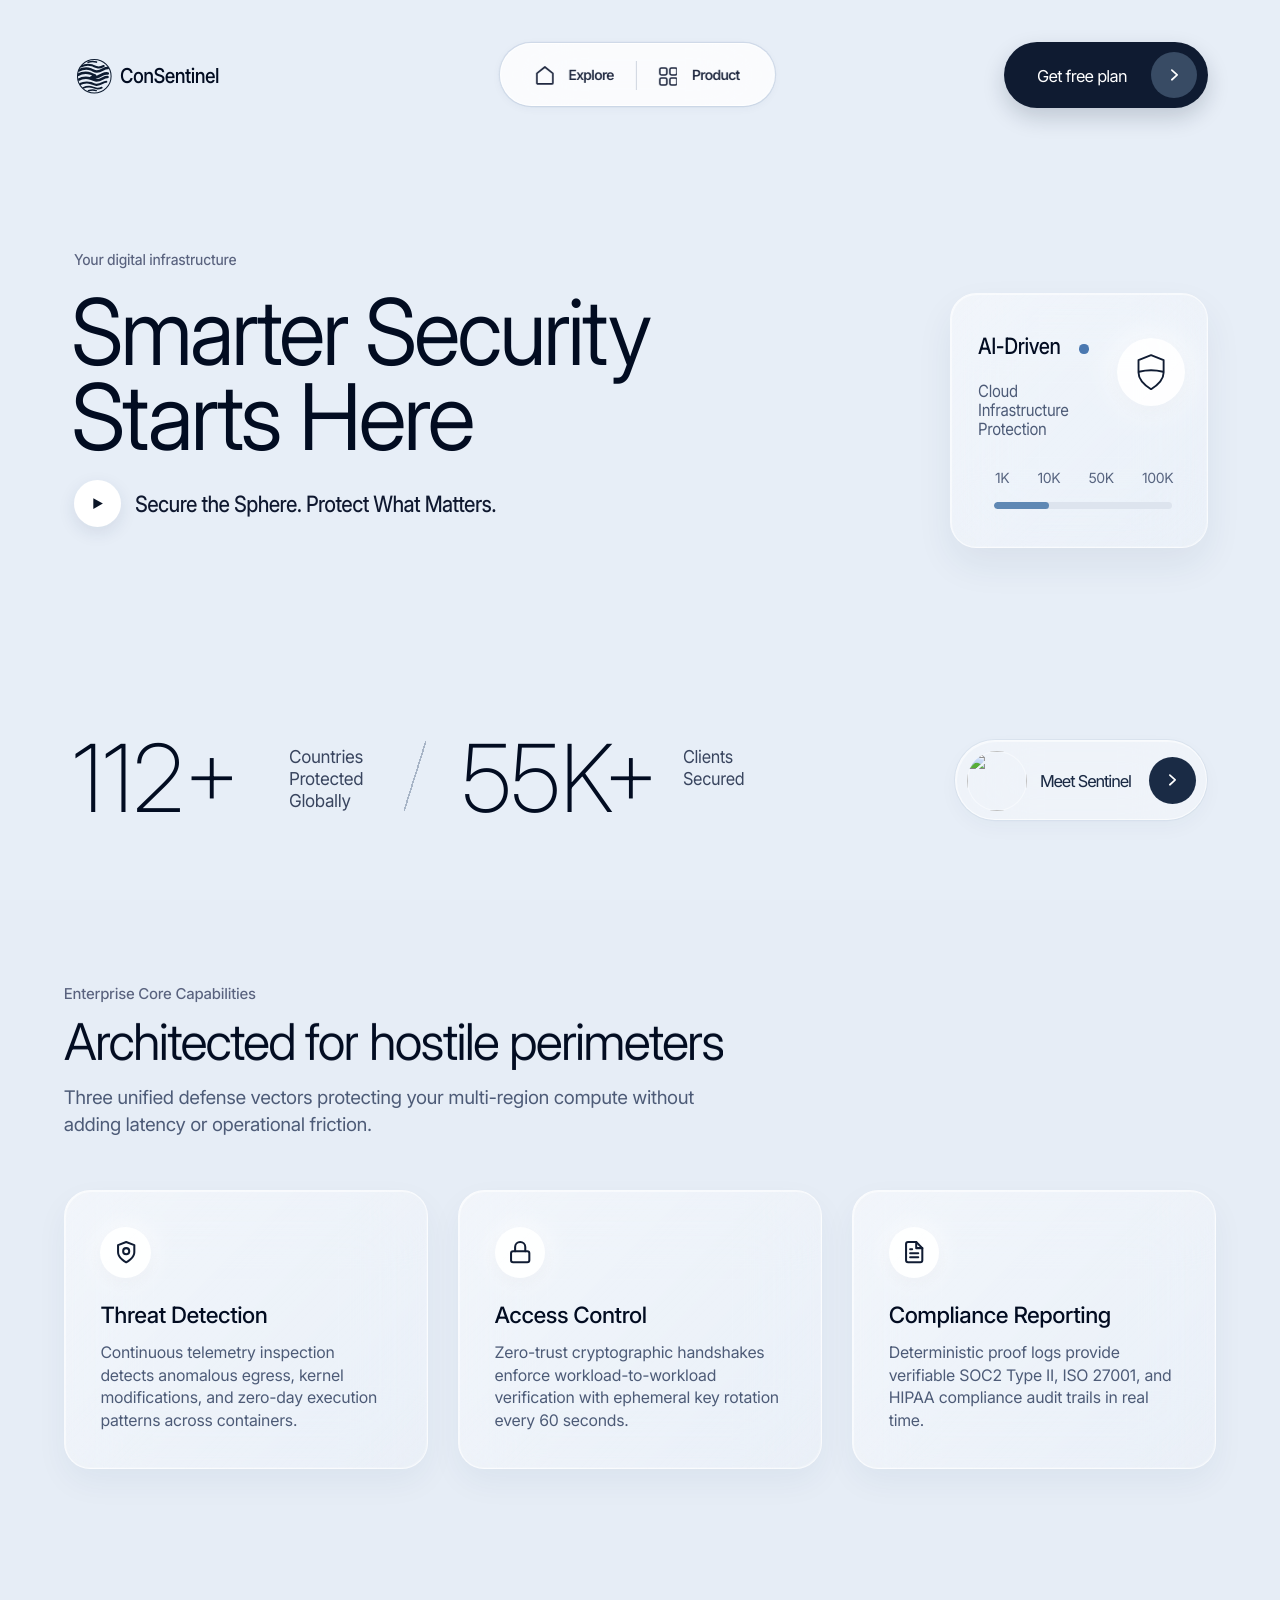
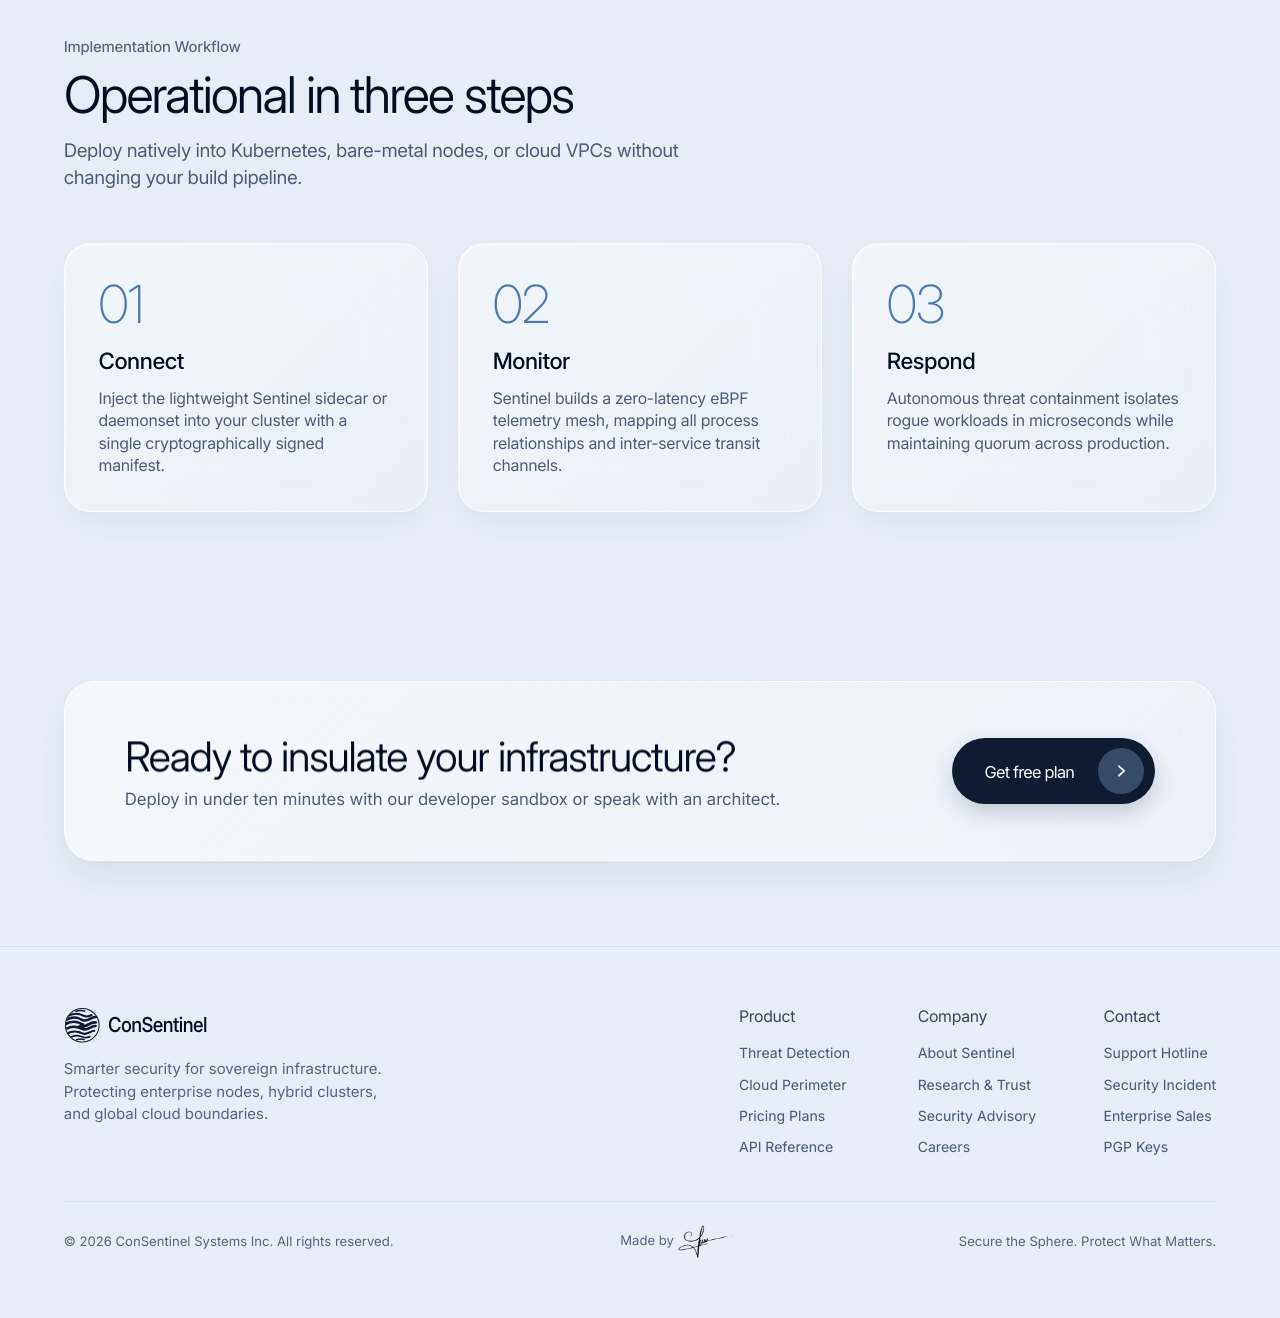
==== commit af1d4205: "Dev signature" ====
--- a/index.html
+++ b/index.html
@@ -297,7 +297,7 @@
 
     <div class="foot-bottom">
       <span>© 2026 ConSentinel Systems Inc. All rights reserved.</span>
-      <span>Made by <a href="https://lennoxlewis.co.ke" target="_blank" rel="noopener noreferrer">Lennox Lewis</a></span>
+      <span class="foot-credit">Made by <a href="https://lennoxlewis.co.ke" target="_blank" rel="noopener noreferrer" aria-label="Lennox Lewis, developer"><img src="assets/Signatures/signature_L_black.png" alt="Lennox Lewis"></a></span>
       <span>Secure the Sphere. Protect What Matters.</span>
     </div>
   </footer>
--- a/assets/style.css
+++ b/assets/style.css
@@ -978,6 +978,18 @@
   text-decoration: underline;
   text-underline-offset: calc(3 * var(--u));
   transition: color .2s ease;
+}
+.foot-bottom .foot-credit a {
+  display: inline-flex;
+  align-items: center;
+  vertical-align: middle;
+  text-decoration: none;
+}
+.foot-credit img {
+  display: block;
+  width: calc(58 * var(--u));
+  height: calc(36 * var(--u));
+  object-fit: contain;
 }
 .foot-bottom a:hover {
   color: var(--cta);
